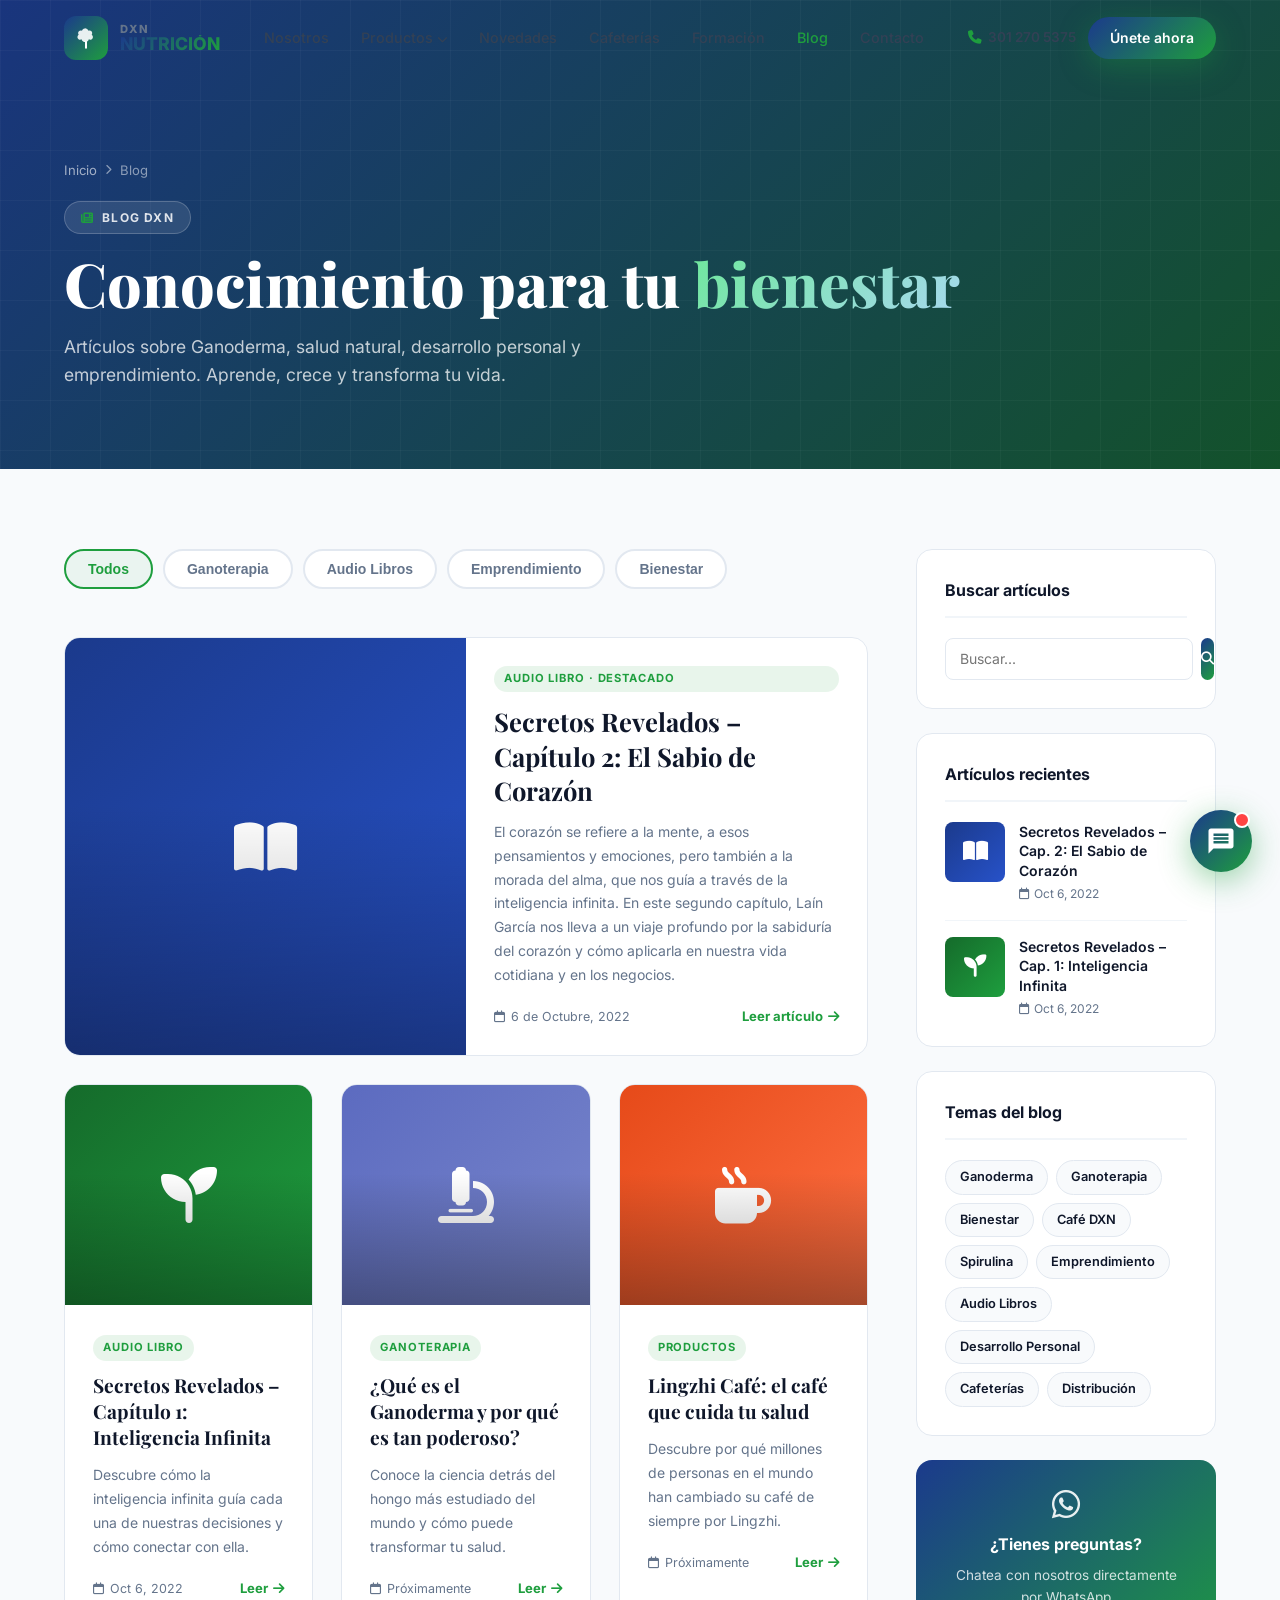
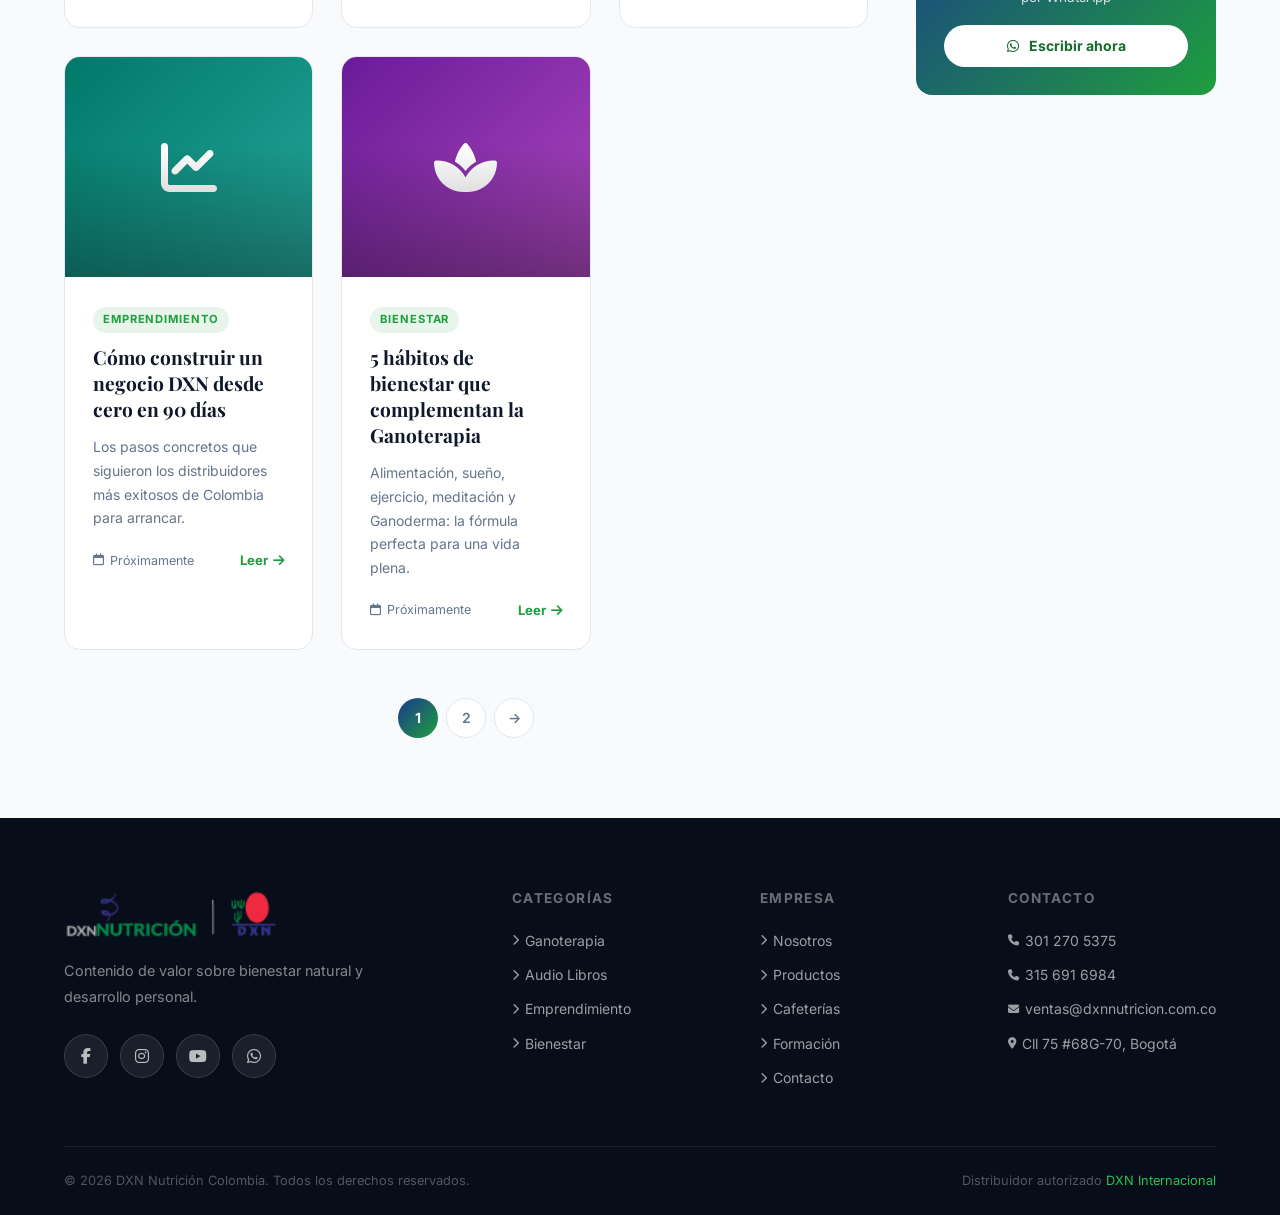
==== blog.html @ 5dcd94e0 "DXN Nutricion - Sitio web premium inicial" ====
﻿<!DOCTYPE html>
<html lang="es">
<head>
  <meta charset="UTF-8" /><meta name="viewport" content="width=device-width, initial-scale=1.0" />
  <title>Blog — DXN Nutrición Colombia</title>
  <meta name="description" content="Blog DXN Nutrición Colombia: artículos sobre Ganoderma, bienestar natural, desarrollo personal, emprendimiento y audio libros." />
  <link rel="preconnect" href="https://fonts.googleapis.com" /><link rel="preconnect" href="https://fonts.gstatic.com" crossorigin />
  <link href="https://fonts.googleapis.com/css2?family=Inter:wght@300;400;500;600;700;800&family=Playfair+Display:wght@600;700;800&display=swap" rel="stylesheet" />
  <link href="https://unpkg.com/aos@2.3.4/dist/aos.css" rel="stylesheet" />
  <link rel="stylesheet" href="https://cdnjs.cloudflare.com/ajax/libs/font-awesome/6.5.0/css/all.min.css" />
  <link rel="stylesheet" href="assets/css/shared.css" />
  <style>
    .blog-filter { display:flex; flex-wrap:wrap; gap:10px; margin-bottom:48px; }
    .bf-btn { padding:10px 22px; border-radius:100px; font-size:.875rem; font-weight:600; border:2px solid var(--gray-200); background:var(--white); color:var(--gray-500); cursor:pointer; transition:var(--transition); }
    .bf-btn:hover, .bf-btn.active { border-color:var(--green); color:var(--green); background:rgba(30,158,62,.06); }
    .blog-grid { display:grid; grid-template-columns:repeat(3,1fr); gap:28px; margin-bottom:48px; }
    .blog-card { border-radius:var(--radius); overflow:hidden; border:1px solid var(--gray-200); background:var(--white); transition:var(--transition); }
    .blog-card:hover { transform:translateY(-6px); box-shadow:var(--shadow-lg); }
    .blog-card.featured { grid-column:span 3; display:grid; grid-template-columns:1fr 1fr; }
    .blog-card.featured .blog-img { height:100%; min-height:280px; }
    .blog-img { height:220px; display:flex; align-items:center; justify-content:center; font-size:3.5rem; color:white; position:relative; overflow:hidden; }
    .blog-img::after { content:''; position:absolute; inset:0; background:linear-gradient(to bottom,transparent 40%,rgba(0,0,0,.35)); }
    .blog-body { padding:28px; }
    .blog-tag { display:inline-block; background:rgba(30,158,62,.1); color:var(--green); font-size:.7rem; font-weight:700; text-transform:uppercase; letter-spacing:.08em; padding:4px 10px; border-radius:100px; margin-bottom:12px; }
    .blog-title { font-family:'Playfair Display',serif; font-size:1.2rem; font-weight:700; color:var(--gray-900); line-height:1.35; margin-bottom:12px; }
    .blog-card.featured .blog-title { font-size:1.6rem; }
    .blog-excerpt { font-size:.875rem; color:var(--gray-500); line-height:1.7; margin-bottom:20px; }
    .blog-meta { display:flex; align-items:center; justify-content:space-between; }
    .blog-date { font-size:.78rem; color:var(--gray-500); display:flex; align-items:center; gap:6px; }
    .blog-read { font-size:.82rem; font-weight:700; color:var(--green); display:flex; align-items:center; gap:5px; transition:var(--transition); }
    .blog-card:hover .blog-read { gap:9px; }
    /* sidebar */
    .blog-layout { display:grid; grid-template-columns:1fr 300px; gap:48px; align-items:start; }
    .sidebar-widget { background:var(--white); border:1px solid var(--gray-200); border-radius:var(--radius); padding:28px; margin-bottom:24px; }
    .sidebar-widget h3 { font-size:1rem; font-weight:700; color:var(--gray-900); margin-bottom:20px; padding-bottom:12px; border-bottom:2px solid var(--gray-100); }
    .recent-post { display:flex; gap:14px; margin-bottom:16px; padding-bottom:16px; border-bottom:1px solid var(--gray-100); }
    .recent-post:last-child { border-bottom:none; margin-bottom:0; padding-bottom:0; }
    .recent-thumb { width:60px; height:60px; border-radius:8px; flex-shrink:0; display:flex; align-items:center; justify-content:center; font-size:1.8rem; }
    .recent-title { font-size:.875rem; font-weight:600; color:var(--gray-900); line-height:1.4; margin-bottom:4px; }
    .recent-date { font-size:.75rem; color:var(--gray-500); }
    .tag-cloud { display:flex; flex-wrap:wrap; gap:8px; }
    .tag-item { background:var(--gray-50); border:1px solid var(--gray-200); color:var(--gray-600); font-size:.8rem; font-weight:600; padding:6px 14px; border-radius:100px; cursor:pointer; transition:var(--transition); }
    .tag-item:hover { border-color:var(--green); color:var(--green); background:rgba(30,158,62,.06); }
    @media(max-width:1024px){ .blog-layout{grid-template-columns:1fr;} .blog-grid{grid-template-columns:1fr 1fr;} .blog-card.featured{grid-column:span 2;} }
    @media(max-width:768px){ .blog-grid{grid-template-columns:1fr;} .blog-card.featured{grid-column:span 1;display:block;} .blog-card.featured .blog-img{height:220px;} }
  </style>
<link rel="stylesheet" href="assets/css/chat.css" />
</head>
<body>
<div id="mobile-overlay" onclick="closeMobileNav()"></div>
<nav id="mobile-nav">
  <div class="mobile-close" onclick="closeMobileNav()"><i class="fa-solid fa-xmark"></i></div>
  <div class="mobile-nav-links">
    <a href="nosotros.html"><i class="fa-solid fa-circle-info" style="color:var(--green);margin-right:10px"></i>Nosotros</a>
    <details><summary><span><i class="fa-solid fa-leaf" style="color:var(--green);margin-right:10px"></i>Productos</span><i class="fa-solid fa-chevron-down" style="font-size:.75rem;color:var(--gray-500)"></i></summary><div class="mobile-sub"><a href="productos.html#suplementos"><i class="fa-solid fa-pills"></i>Suplementos</a><a href="productos.html#cuidado"><i class="fa-solid fa-hand-sparkles"></i>Cuidado Personal</a><a href="productos.html#belleza"><i class="fa-solid fa-star"></i>Belleza</a><a href="productos.html#bebidas"><i class="fa-solid fa-mug-hot"></i>Bebidas</a><a href="productos.html#combos"><i class="fa-solid fa-box"></i>Combos</a></div></details>
    <a href="novedades.html"><i class="fa-solid fa-sparkles" style="color:var(--green);margin-right:10px"></i>Novedades</a>
    <a href="cafeterias.html"><i class="fa-solid fa-store" style="color:var(--green);margin-right:10px"></i>Cafeterías</a>
    <a href="formacion.html"><i class="fa-solid fa-graduation-cap" style="color:var(--green);margin-right:10px"></i>Formación</a>
    <a href="blog.html" style="color:var(--green)"><i class="fa-solid fa-newspaper" style="color:var(--green);margin-right:10px"></i>Blog</a>
    <a href="contacto.html"><i class="fa-solid fa-envelope" style="color:var(--green);margin-right:10px"></i>Contacto</a>
  </div>
  <div class="mobile-cta"><a href="tel:3012705375" class="btn btn-primary"><i class="fa-solid fa-phone"></i>Llamar ahora</a></div>
</nav>

<header id="navbar">
  <div class="container">
    <nav class="nav-inner">
      <a href="index.html" class="nav-logo"><div class="nav-logo-icon"><svg viewBox="0 0 32 32"><path d="M16 4c-2 0-4 1-5 3-1.5-.5-3-.2-4 1s-.8 3 0 4c-1.5 1-2 3-1 4.5s3 2 4.5 1c.5 2 2.5 3.5 4.5 3.5s4-1.5 4.5-3.5c1.5 1 3.5.5 4.5-1s.5-3.5-1-4.5c.8-1 .8-3 0-4s-2.5-1.5-4-1c-1-2-3-3-5-3z" opacity=".9"/><line x1="16" y1="21" x2="16" y2="28" stroke="white" stroke-width="2.5" stroke-linecap="round"/></svg></div><div class="nav-logo-text"><span class="dxn">DXN</span><span class="nutricion">NUTRICIÓN</span></div></a>
      <ul class="nav-links">
        <li><a href="nosotros.html">Nosotros</a></li>
        <li class="has-dropdown"><a href="productos.html">Productos <i class="fa-solid fa-chevron-down" style="font-size:.65rem"></i></a><div class="dropdown"><a href="productos.html#suplementos"><i class="fa-solid fa-pills"></i>Suplementos Dietarios</a><a href="productos.html#cuidado"><i class="fa-solid fa-hand-sparkles"></i>Cuidado Personal</a><a href="productos.html#belleza"><i class="fa-solid fa-star"></i>Belleza</a><a href="productos.html#bebidas"><i class="fa-solid fa-mug-hot"></i>Alimentos y Bebidas</a><a href="productos.html#combos"><i class="fa-solid fa-box"></i>Combos Ganoderma</a></div></li>
        <li><a href="novedades.html">Novedades</a></li>
        <li><a href="cafeterias.html">Cafeterías</a></li>
        <li><a href="formacion.html">Formación</a></li>
        <li><a href="blog.html" style="color:var(--green)">Blog</a></li>
        <li><a href="contacto.html">Contacto</a></li>
      </ul>
      <div class="nav-cta"><a href="tel:3012705375" class="phone"><i class="fa-solid fa-phone"></i> 301 270 5375</a><a href="contacto.html" class="btn btn-primary" style="padding:10px 22px;font-size:.875rem">Únete ahora</a></div>
      <div class="hamburger" onclick="openMobileNav()"><span></span><span></span><span></span></div>
    </nav>
  </div>
</header>

<section class="page-hero">
  <div class="page-hero-bg"></div><div class="page-hero-grid"></div>
  <div class="container">
    <div class="page-hero-content" data-aos="fade-up">
      <div class="breadcrumb"><a href="index.html">Inicio</a><i class="fa-solid fa-chevron-right"></i><span>Blog</span></div>
      <div class="section-tag" style="background:rgba(255,255,255,.1);border-color:rgba(255,255,255,.2);color:rgba(255,255,255,.85)"><i class="fa-solid fa-newspaper"></i>Blog DXN</div>
      <h1>Conocimiento para tu <span>bienestar</span></h1>
      <p>Artículos sobre Ganoderma, salud natural, desarrollo personal y emprendimiento. Aprende, crece y transforma tu vida.</p>
    </div>
  </div>
</section>

<section style="padding:80px 0;background:var(--gray-50)">
  <div class="container">
    <div class="blog-layout">
      <!-- MAIN -->
      <div>
        <div class="blog-filter" data-aos="fade-up">
          <button class="bf-btn active">Todos</button>
          <button class="bf-btn">Ganoterapia</button>
          <button class="bf-btn">Audio Libros</button>
          <button class="bf-btn">Emprendimiento</button>
          <button class="bf-btn">Bienestar</button>
        </div>

        <div class="blog-grid">
          <!-- Featured -->
          <div class="blog-card featured" data-aos="fade-up">
            <div class="blog-img" style="background:linear-gradient(135deg,var(--blue),var(--blue-light))"><i class="fa-solid fa-book-open"></i></div>
            <div class="blog-body" style="display:flex;flex-direction:column;justify-content:center">
              <span class="blog-tag">Audio Libro · Destacado</span>
              <div class="blog-title" id="cap2">Secretos Revelados – Capítulo 2: El Sabio de Corazón</div>
              <div class="blog-excerpt">El corazón se refiere a la mente, a esos pensamientos y emociones, pero también a la morada del alma, que nos guía a través de la inteligencia infinita. En este segundo capítulo, Laín García nos lleva a un viaje profundo por la sabiduría del corazón y cómo aplicarla en nuestra vida cotidiana y en los negocios.</div>
              <div class="blog-meta">
                <span class="blog-date"><i class="fa-regular fa-calendar"></i> 6 de Octubre, 2022</span>
                <a href="#cap2" class="blog-read">Leer artículo <i class="fa-solid fa-arrow-right"></i></a>
              </div>
            </div>
          </div>

          <!-- Regular cards -->
          <div class="blog-card" data-aos="fade-up" data-aos-delay="0">
            <div class="blog-img" style="background:linear-gradient(135deg,var(--green-dark),var(--green))"><i class="fa-solid fa-seedling"></i></div>
            <div class="blog-body">
              <span class="blog-tag">Audio Libro</span>
              <div class="blog-title" id="cap1">Secretos Revelados – Capítulo 1: Inteligencia Infinita</div>
              <div class="blog-excerpt">Descubre cómo la inteligencia infinita guía cada una de nuestras decisiones y cómo conectar con ella.</div>
              <div class="blog-meta"><span class="blog-date"><i class="fa-regular fa-calendar"></i> Oct 6, 2022</span><a href="#cap1" class="blog-read">Leer <i class="fa-solid fa-arrow-right"></i></a></div>
            </div>
          </div>

          <div class="blog-card" data-aos="fade-up" data-aos-delay="80">
            <div class="blog-img" style="background:linear-gradient(135deg,#5C6BC0,#7986CB)"><i class="fa-solid fa-microscope"></i></div>
            <div class="blog-body">
              <span class="blog-tag">Ganoterapia</span>
              <div class="blog-title">¿Qué es el Ganoderma y por qué es tan poderoso?</div>
              <div class="blog-excerpt">Conoce la ciencia detrás del hongo más estudiado del mundo y cómo puede transformar tu salud.</div>
              <div class="blog-meta"><span class="blog-date"><i class="fa-regular fa-calendar"></i> Próximamente</span><a href="nosotros.html#ganoterapia" class="blog-read">Leer <i class="fa-solid fa-arrow-right"></i></a></div>
            </div>
          </div>

          <div class="blog-card" data-aos="fade-up" data-aos-delay="0">
            <div class="blog-img" style="background:linear-gradient(135deg,#E64A19,#FF7043)"><i class="fa-solid fa-mug-hot"></i></div>
            <div class="blog-body">
              <span class="blog-tag">Productos</span>
              <div class="blog-title">Lingzhi Café: el café que cuida tu salud</div>
              <div class="blog-excerpt">Descubre por qué millones de personas en el mundo han cambiado su café de siempre por Lingzhi.</div>
              <div class="blog-meta"><span class="blog-date"><i class="fa-regular fa-calendar"></i> Próximamente</span><a href="productos.html#cafe" class="blog-read">Leer <i class="fa-solid fa-arrow-right"></i></a></div>
            </div>
          </div>

          <div class="blog-card" data-aos="fade-up" data-aos-delay="80">
            <div class="blog-img" style="background:linear-gradient(135deg,#00796B,#26A69A)"><i class="fa-solid fa-chart-line"></i></div>
            <div class="blog-body">
              <span class="blog-tag">Emprendimiento</span>
              <div class="blog-title">Cómo construir un negocio DXN desde cero en 90 días</div>
              <div class="blog-excerpt">Los pasos concretos que siguieron los distribuidores más exitosos de Colombia para arrancar.</div>
              <div class="blog-meta"><span class="blog-date"><i class="fa-regular fa-calendar"></i> Próximamente</span><a href="contacto.html" class="blog-read">Leer <i class="fa-solid fa-arrow-right"></i></a></div>
            </div>
          </div>

          <div class="blog-card" data-aos="fade-up" data-aos-delay="160">
            <div class="blog-img" style="background:linear-gradient(135deg,#6A1B9A,#AB47BC)"><i class="fa-solid fa-spa"></i></div>
            <div class="blog-body">
              <span class="blog-tag">Bienestar</span>
              <div class="blog-title">5 hábitos de bienestar que complementan la Ganoterapia</div>
              <div class="blog-excerpt">Alimentación, sueño, ejercicio, meditación y Ganoderma: la fórmula perfecta para una vida plena.</div>
              <div class="blog-meta"><span class="blog-date"><i class="fa-regular fa-calendar"></i> Próximamente</span><a href="contacto.html" class="blog-read">Leer <i class="fa-solid fa-arrow-right"></i></a></div>
            </div>
          </div>
        </div>

        <!-- Pagination -->
        <div style="display:flex;justify-content:center;gap:8px;margin-top:16px">
          <div style="width:40px;height:40px;border-radius:50%;background:var(--gradient);color:white;display:flex;align-items:center;justify-content:center;font-size:.875rem;font-weight:700;cursor:pointer">1</div>
          <div style="width:40px;height:40px;border-radius:50%;background:var(--white);border:1px solid var(--gray-200);color:var(--gray-500);display:flex;align-items:center;justify-content:center;font-size:.875rem;font-weight:600;cursor:pointer;transition:var(--transition)">2</div>
          <div style="width:40px;height:40px;border-radius:50%;background:var(--white);border:1px solid var(--gray-200);color:var(--gray-500);display:flex;align-items:center;justify-content:center;font-size:.875rem;font-weight:600;cursor:pointer">→</div>
        </div>
      </div>

      <!-- SIDEBAR -->
      <div data-aos="fade-left">
        <div class="sidebar-widget">
          <h3>Buscar artículos</h3>
          <div style="display:flex;gap:8px">
            <input type="text" placeholder="Buscar..." style="flex:1;padding:10px 14px;border:1px solid var(--gray-200);border-radius:var(--radius-sm);font-family:'Inter',sans-serif;font-size:.875rem;outline:none;transition:var(--transition)" onfocus="this.style.borderColor='var(--green)'" onblur="this.style.borderColor='var(--gray-200)'" />
            <button style="width:42px;height:42px;background:var(--gradient);border:none;border-radius:var(--radius-sm);color:white;cursor:pointer"><i class="fa-solid fa-magnifying-glass"></i></button>
          </div>
        </div>

        <div class="sidebar-widget">
          <h3>Artículos recientes</h3>
          <div class="recent-post">
            <div class="recent-thumb" style="background:linear-gradient(135deg,var(--blue),var(--blue-light))"><i class="fa-solid fa-book-open" style="font-size:1.4rem;color:white"></i></div>
            <div><div class="recent-title">Secretos Revelados – Cap. 2: El Sabio de Corazón</div><div class="recent-date"><i class="fa-regular fa-calendar" style="margin-right:4px"></i>Oct 6, 2022</div></div>
          </div>
          <div class="recent-post">
            <div class="recent-thumb" style="background:linear-gradient(135deg,var(--green-dark),var(--green))"><i class="fa-solid fa-seedling" style="font-size:1.4rem;color:white"></i></div>
            <div><div class="recent-title">Secretos Revelados – Cap. 1: Inteligencia Infinita</div><div class="recent-date"><i class="fa-regular fa-calendar" style="margin-right:4px"></i>Oct 6, 2022</div></div>
          </div>
        </div>

        <div class="sidebar-widget">
          <h3>Temas del blog</h3>
          <div class="tag-cloud">
            <span class="tag-item">Ganoderma</span>
            <span class="tag-item">Ganoterapia</span>
            <span class="tag-item">Bienestar</span>
            <span class="tag-item">Café DXN</span>
            <span class="tag-item">Spirulina</span>
            <span class="tag-item">Emprendimiento</span>
            <span class="tag-item">Audio Libros</span>
            <span class="tag-item">Desarrollo Personal</span>
            <span class="tag-item">Cafeterías</span>
            <span class="tag-item">Distribución</span>
          </div>
        </div>

        <div style="background:var(--gradient);border-radius:var(--radius);padding:28px;text-align:center;color:white">
          <i class="fa-brands fa-whatsapp" style="font-size:2rem;margin-bottom:12px;opacity:.9"></i>
          <h3 style="font-size:1rem;font-weight:700;margin-bottom:8px">¿Tienes preguntas?</h3>
          <p style="font-size:.85rem;color:rgba(255,255,255,.8);margin-bottom:16px">Chatea con nosotros directamente por WhatsApp</p>
          <a href="https://wa.me/573012705375" target="_blank" class="btn" style="background:white;color:var(--green-dark);font-weight:700;padding:10px 20px;font-size:.875rem;width:100%;justify-content:center"><i class="fa-brands fa-whatsapp"></i>Escribir ahora</a>
        </div>
      </div>
    </div>
  </div>
</section>

<footer>
  <div class="container">
    <div class="footer-grid">
      <div class="footer-brand"><a href="index.html" class="nav-logo"><img src="assets/img/logo-dxn.png" alt="DXN Nutrición Colombia" class="nav-logo-img"></a><p>Contenido de valor sobre bienestar natural y desarrollo personal.</p><div class="social-links"><a href="#" class="social-link"><i class="fa-brands fa-facebook-f"></i></a><a href="#" class="social-link"><i class="fa-brands fa-instagram"></i></a><a href="#" class="social-link"><i class="fa-brands fa-youtube"></i></a><a href="https://wa.me/573012705375" target="_blank" class="social-link"><i class="fa-brands fa-whatsapp"></i></a></div></div>
      <div class="footer-col"><h4>Categorías</h4><ul><li><a href="#"><i class="fa-solid fa-chevron-right"></i>Ganoterapia</a></li><li><a href="#"><i class="fa-solid fa-chevron-right"></i>Audio Libros</a></li><li><a href="#"><i class="fa-solid fa-chevron-right"></i>Emprendimiento</a></li><li><a href="#"><i class="fa-solid fa-chevron-right"></i>Bienestar</a></li></ul></div>
      <div class="footer-col"><h4>Empresa</h4><ul><li><a href="nosotros.html"><i class="fa-solid fa-chevron-right"></i>Nosotros</a></li><li><a href="productos.html"><i class="fa-solid fa-chevron-right"></i>Productos</a></li><li><a href="cafeterias.html"><i class="fa-solid fa-chevron-right"></i>Cafeterías</a></li><li><a href="formacion.html"><i class="fa-solid fa-chevron-right"></i>Formación</a></li><li><a href="contacto.html"><i class="fa-solid fa-chevron-right"></i>Contacto</a></li></ul></div>
      <div class="footer-col"><h4>Contacto</h4><ul><li><a href="tel:3012705375"><i class="fa-solid fa-phone"></i>301 270 5375</a></li><li><a href="tel:3156916984"><i class="fa-solid fa-phone"></i>315 691 6984</a></li><li><a href="mailto:ventas@dxnnutricion.com.co"><i class="fa-solid fa-envelope"></i>ventas@dxnnutricion.com.co</a></li><li><a href="#"><i class="fa-solid fa-location-dot"></i>Cll 75 #68G-70, Bogotá</a></li></ul></div>
    </div>
    <div class="footer-bottom"><p>© 2026 DXN Nutrición Colombia. Todos los derechos reservados.</p><p>Distribuidor autorizado <a href="https://www.dxn2u.com" target="_blank">DXN Internacional</a></p></div>
  </div>
</footer>
<script src="https://unpkg.com/aos@2.3.4/dist/aos.js"></script>
<script>AOS.init({duration:700,once:true,offset:60});const navbar=document.getElementById('navbar');window.addEventListener('scroll',()=>navbar.classList.toggle('scrolled',window.scrollY>40));function openMobileNav(){document.getElementById('mobile-nav').classList.add('open');document.getElementById('mobile-overlay').classList.add('open');document.body.style.overflow='hidden';}function closeMobileNav(){document.getElementById('mobile-nav').classList.remove('open');document.getElementById('mobile-overlay').classList.remove('open');document.body.style.overflow='';}
document.querySelectorAll('.bf-btn').forEach(b=>b.addEventListener('click',()=>{document.querySelectorAll('.bf-btn').forEach(x=>x.classList.remove('active'));b.classList.add('active');}));</script>
<script src="assets/js/chat.js"></script>
</body>
</html>
---- assets/css/shared.css ----
/* ===== SHARED STYLES — DXN NUTRICIÓN ===== */
:root {
  --blue:        #1B3A8C;
  --blue-light:  #2752C9;
  --green:       #1E9E3E;
  --green-dark:  #156B2B;
  --green-light: #27C44E;
  --gold:        #C9A227;
  --white:       #FFFFFF;
  --gray-50:     #F8FAFC;
  --gray-100:    #F1F5F9;
  --gray-200:    #E2E8F0;
  --gray-500:    #64748B;
  --gray-700:    #334155;
  --gray-900:    #0F172A;
  --gradient:    linear-gradient(135deg, var(--blue) 0%, var(--green) 100%);
  --shadow-sm:   0 1px 3px rgba(0,0,0,.08);
  --shadow-md:   0 4px 16px rgba(0,0,0,.10);
  --shadow-lg:   0 20px 60px rgba(0,0,0,.15);
  --shadow-xl:   0 30px 80px rgba(0,0,0,.20);
  --radius:      16px;
  --radius-sm:   8px;
  --radius-xl:   32px;
  --transition:  all .3s cubic-bezier(.4,0,.2,1);
}
*, *::before, *::after { box-sizing: border-box; margin: 0; padding: 0; }
html { scroll-behavior: smooth; }
body { font-family: 'Inter', sans-serif; color: var(--gray-900); background: var(--white); overflow-x: hidden; line-height: 1.6; }
img { display: block; max-width: 100%; }
a { text-decoration: none; color: inherit; }
ul { list-style: none; }

.container { max-width: 1200px; margin: 0 auto; padding: 0 24px; }
.section-tag { display: inline-flex; align-items: center; gap: 8px; background: linear-gradient(135deg,rgba(27,58,140,.1),rgba(30,158,62,.1)); color: var(--blue); font-size:.75rem; font-weight:700; letter-spacing:.1em; text-transform:uppercase; padding:6px 16px; border-radius:100px; border:1px solid rgba(27,58,140,.2); margin-bottom:16px; }
.section-tag i { color: var(--green); }
.section-title { font-family:'Playfair Display',serif; font-size:clamp(2rem,4vw,3rem); font-weight:700; line-height:1.15; color:var(--gray-900); }
.section-title span { background:var(--gradient); -webkit-background-clip:text; -webkit-text-fill-color:transparent; background-clip:text; }
.section-sub { font-size:1.05rem; color:var(--gray-500); max-width:560px; margin-top:12px; }
.btn { display:inline-flex; align-items:center; gap:10px; padding:14px 32px; border-radius:100px; font-size:.95rem; font-weight:600; cursor:pointer; border:none; transition:var(--transition); white-space:nowrap; }
.btn-primary { background:var(--gradient); color:var(--white); box-shadow:0 8px 30px rgba(30,158,62,.35); }
.btn-primary:hover { transform:translateY(-2px); box-shadow:0 12px 40px rgba(30,158,62,.45); }
.btn-dark { background:var(--gray-900); color:var(--white); }
.btn-dark:hover { background:var(--gray-700); transform:translateY(-2px); }

/* ===== NAVBAR ===== */
#navbar { position:fixed; top:0; left:0; right:0; z-index:1000; padding:16px 0; transition:var(--transition); }
#navbar.scrolled { background:rgba(255,255,255,.96); backdrop-filter:blur(20px); box-shadow:0 2px 30px rgba(0,0,0,.10); padding:10px 0; }
.nav-inner { display:flex; align-items:center; justify-content:space-between; gap:24px; }
.nav-logo { display:flex; align-items:center; gap:12px; }
.nav-logo-img { height:52px; width:auto; object-fit:contain; }
.nav-logo-icon { width:44px; height:44px; background:var(--gradient); border-radius:12px; display:flex; align-items:center; justify-content:center; flex-shrink:0; }
.nav-logo-icon svg { width:26px; height:26px; fill:white; }
.nav-logo-text { display:flex; flex-direction:column; line-height:1; }
.nav-logo-text .dxn { font-size:.7rem; font-weight:800; color:var(--gray-500); letter-spacing:.15em; text-transform:uppercase; }
.nav-logo-text .nutricion { font-size:1.1rem; font-weight:800; background:var(--gradient); -webkit-background-clip:text; -webkit-text-fill-color:transparent; background-clip:text; }
.nav-links { display:flex; align-items:center; gap:4px; }
.nav-links a { padding:8px 14px; border-radius:8px; font-size:.9rem; font-weight:500; color:var(--gray-700); transition:var(--transition); }
.nav-links a:hover { color:var(--green); background:rgba(30,158,62,.07); }
.nav-links .has-dropdown { position:relative; }
.nav-links .has-dropdown .dropdown { position:absolute; top:calc(100% + 8px); left:0; background:var(--white); border-radius:var(--radius); box-shadow:var(--shadow-lg); min-width:220px; padding:8px; opacity:0; pointer-events:none; transform:translateY(8px); transition:var(--transition); border:1px solid var(--gray-200); }
.nav-links .has-dropdown:hover .dropdown { opacity:1; pointer-events:all; transform:translateY(0); }
.dropdown a { display:flex; align-items:center; gap:10px; padding:10px 12px; border-radius:8px; font-size:.875rem; color:var(--gray-700); width:100%; }
.dropdown a i { color:var(--green); width:16px; text-align:center; }
.dropdown a:hover { background:var(--gray-50); color:var(--green); }
.nav-cta { display:flex; align-items:center; gap:12px; }
.nav-cta .phone { font-size:.85rem; font-weight:600; color:var(--gray-700); display:flex; align-items:center; gap:6px; }
.nav-cta .phone i { color:var(--green); }
.hamburger { display:none; flex-direction:column; gap:5px; cursor:pointer; padding:4px; }
.hamburger span { width:24px; height:2px; background:var(--gray-700); border-radius:2px; transition:var(--transition); }

/* ===== PAGE HERO (inner pages) ===== */
.page-hero { padding: 160px 0 80px; background: var(--gray-900); position: relative; overflow: hidden; }
.page-hero-bg { position:absolute; inset:0; background:linear-gradient(135deg,rgba(27,58,140,.85) 0%,rgba(21,107,43,.7) 100%); }
.page-hero-grid { position:absolute; inset:0; background-image:linear-gradient(rgba(255,255,255,.03) 1px,transparent 1px),linear-gradient(90deg,rgba(255,255,255,.03) 1px,transparent 1px); background-size:50px 50px; }
.page-hero-content { position:relative; z-index:2; }
.page-hero h1 { font-family:'Playfair Display',serif; font-size:clamp(2.2rem,5vw,3.8rem); font-weight:800; color:white; line-height:1.1; margin-bottom:16px; }
.page-hero h1 span { background:linear-gradient(135deg,#6EE89B,#A8D8F0); -webkit-background-clip:text; -webkit-text-fill-color:transparent; background-clip:text; }
.page-hero p { font-size:1.1rem; color:rgba(255,255,255,.75); max-width:560px; }
.breadcrumb { display:flex; align-items:center; gap:8px; font-size:.82rem; color:rgba(255,255,255,.5); margin-bottom:20px; }
.breadcrumb a { color:rgba(255,255,255,.6); transition:var(--transition); }
.breadcrumb a:hover { color:var(--green-light); }
.breadcrumb i { font-size:.65rem; }

/* ===== MOBILE NAV ===== */
#mobile-nav { position:fixed; top:0; right:-100%; bottom:0; width:min(320px,90vw); background:var(--white); z-index:2000; padding:80px 28px 40px; box-shadow:var(--shadow-xl); transition:right .4s cubic-bezier(.4,0,.2,1); overflow-y:auto; }
#mobile-nav.open { right:0; }
#mobile-overlay { position:fixed; inset:0; z-index:1999; background:rgba(0,0,0,.5); backdrop-filter:blur(4px); opacity:0; pointer-events:none; transition:opacity .3s; }
#mobile-overlay.open { opacity:1; pointer-events:all; }
.mobile-close { position:absolute; top:20px; right:20px; width:36px; height:36px; border-radius:50%; background:var(--gray-100); display:flex; align-items:center; justify-content:center; cursor:pointer; font-size:.9rem; color:var(--gray-700); }
.mobile-nav-links { display:flex; flex-direction:column; gap:4px; }
.mobile-nav-links a, .mobile-nav-links summary { display:flex; align-items:center; justify-content:space-between; padding:14px 16px; border-radius:10px; font-size:1rem; font-weight:600; color:var(--gray-700); cursor:pointer; list-style:none; border:none; background:none; width:100%; text-align:left; }
.mobile-nav-links a:hover, .mobile-nav-links summary:hover { background:var(--gray-50); color:var(--green); }
.mobile-sub { padding:4px 8px; }
.mobile-sub a { font-size:.9rem; font-weight:500; padding:10px 14px; display:flex; align-items:center; gap:8px; }
.mobile-sub a i { color:var(--green); width:16px; text-align:center; font-size:.85rem; }
.mobile-cta { margin-top:24px; display:flex; flex-direction:column; gap:12px; }
.mobile-cta .btn { width:100%; justify-content:center; }

/* ===== FOOTER ===== */
footer { background:#080D1A; padding:70px 0 0; }
.footer-grid { display:grid; grid-template-columns:2fr 1fr 1fr 1fr; gap:48px; padding-bottom:56px; border-bottom:1px solid rgba(255,255,255,.08); }
.footer-brand p { font-size:.9rem; color:rgba(255,255,255,.5); line-height:1.8; margin-bottom:24px; max-width:300px; margin-top:18px; }
.footer-col h4 { font-size:.85rem; font-weight:700; letter-spacing:.1em; text-transform:uppercase; color:rgba(255,255,255,.4); margin-bottom:20px; }
.footer-col ul { display:flex; flex-direction:column; gap:12px; }
.footer-col ul li a { font-size:.875rem; color:rgba(255,255,255,.6); transition:var(--transition); display:flex; align-items:center; gap:6px; }
.footer-col ul li a:hover { color:var(--green-light); gap:10px; }
.footer-col ul li a i { font-size:.7rem; }
.footer-bottom { padding:24px 0; display:flex; align-items:center; justify-content:space-between; flex-wrap:wrap; gap:12px; }
.footer-bottom p { font-size:.8rem; color:rgba(255,255,255,.3); }
.footer-bottom a { color:var(--green-light); }
.social-links { display:flex; gap:12px; margin-top:24px; }
.social-link { width:44px; height:44px; border-radius:50%; background:rgba(255,255,255,.08); border:1px solid rgba(255,255,255,.12); display:flex; align-items:center; justify-content:center; color:rgba(255,255,255,.7); font-size:1rem; transition:var(--transition); }
.social-link:hover { background:var(--gradient); border-color:transparent; color:white; transform:translateY(-3px); }

/* ===== RESPONSIVE ===== */
@media(max-width:1024px){ .footer-grid{grid-template-columns:1fr 1fr;} }
@media(max-width:768px){ .nav-links,.nav-cta{display:none;} .hamburger{display:flex;} .footer-grid{grid-template-columns:1fr;} .footer-bottom{flex-direction:column;text-align:center;} }
---- assets/css/chat.css ----
/* ===== DXN CHAT WIDGET ===== */
#dxn-chat-btn {
  position: fixed;
  bottom: 28px;
  right: 28px;
  width: 62px;
  height: 62px;
  border-radius: 50%;
  background: linear-gradient(135deg, #1B3A8C, #1E9E3E);
  border: none;
  cursor: pointer;
  display: flex;
  align-items: center;
  justify-content: center;
  box-shadow: 0 8px 32px rgba(30,158,62,.45);
  z-index: 9999;
  transition: all .3s cubic-bezier(.4,0,.2,1);
}
#dxn-chat-btn:hover { transform: scale(1.1); box-shadow: 0 12px 40px rgba(30,158,62,.55); }
#dxn-chat-btn svg { width: 30px; height: 30px; fill: white; transition: all .3s; }
#dxn-chat-btn .chat-close-icon { display: none; }
#dxn-chat-btn.open .chat-open-icon  { display: none; }
#dxn-chat-btn.open .chat-close-icon { display: block; }

/* Notification dot */
#dxn-chat-btn .notif {
  position: absolute;
  top: 2px; right: 2px;
  width: 16px; height: 16px;
  background: #FF4444;
  border-radius: 50%;
  border: 2px solid white;
  animation: notif-pulse 2s infinite;
}
@keyframes notif-pulse {
  0%,100% { transform: scale(1); }
  50% { transform: scale(1.2); }
}

/* Chat Panel */
#dxn-chat-panel {
  position: fixed;
  bottom: 104px;
  right: 28px;
  width: 360px;
  max-height: 560px;
  background: #fff;
  border-radius: 20px;
  box-shadow: 0 24px 80px rgba(0,0,0,.18);
  z-index: 9998;
  display: flex;
  flex-direction: column;
  overflow: hidden;
  transform: scale(.85) translateY(20px);
  opacity: 0;
  pointer-events: none;
  transition: all .35s cubic-bezier(.4,0,.2,1);
  transform-origin: bottom right;
}
#dxn-chat-panel.open {
  transform: scale(1) translateY(0);
  opacity: 1;
  pointer-events: all;
}

/* Header */
.chat-header {
  background: linear-gradient(135deg, #1B3A8C 0%, #1E9E3E 100%);
  padding: 18px 20px;
  display: flex;
  align-items: center;
  gap: 12px;
}
.chat-avatar {
  width: 44px; height: 44px;
  border-radius: 50%;
  background: rgba(255,255,255,.2);
  border: 2px solid rgba(255,255,255,.4);
  display: flex; align-items: center; justify-content: center;
  font-size: 1.3rem;
  flex-shrink: 0;
}
.chat-header-info { flex: 1; }
.chat-header-name { font-size: .95rem; font-weight: 700; color: white; }
.chat-header-status {
  font-size: .75rem; color: rgba(255,255,255,.8);
  display: flex; align-items: center; gap: 5px; margin-top: 2px;
}
.chat-status-dot {
  width: 7px; height: 7px;
  border-radius: 50%; background: #6EE89B;
  animation: notif-pulse 2s infinite;
}

/* Messages area */
.chat-messages {
  flex: 1;
  overflow-y: auto;
  padding: 16px;
  background: #F8FAFC;
  display: flex;
  flex-direction: column;
  gap: 12px;
  scroll-behavior: smooth;
}
.chat-messages::-webkit-scrollbar { width: 4px; }
.chat-messages::-webkit-scrollbar-track { background: transparent; }
.chat-messages::-webkit-scrollbar-thumb { background: #CBD5E1; border-radius: 2px; }

/* Bubbles */
.chat-bubble {
  max-width: 82%;
  padding: 11px 15px;
  border-radius: 16px;
  font-size: .875rem;
  line-height: 1.55;
  animation: bubble-in .3s ease;
}
@keyframes bubble-in {
  from { opacity: 0; transform: translateY(8px); }
  to   { opacity: 1; transform: translateY(0); }
}
.chat-bubble.bot {
  background: white;
  color: #334155;
  border-bottom-left-radius: 4px;
  box-shadow: 0 1px 4px rgba(0,0,0,.08);
  align-self: flex-start;
}
.chat-bubble.user {
  background: linear-gradient(135deg, #1B3A8C, #1E9E3E);
  color: white;
  border-bottom-right-radius: 4px;
  align-self: flex-end;
}
.chat-bubble strong { display: block; margin-bottom: 3px; }
.chat-time {
  font-size: .68rem;
  color: #94A3B8;
  margin-top: 2px;
  align-self: flex-start;
}
.chat-time.right { align-self: flex-end; }

/* Typing indicator */
.chat-typing {
  display: flex; align-items: center; gap: 4px;
  padding: 12px 16px;
  background: white;
  border-radius: 16px;
  border-bottom-left-radius: 4px;
  box-shadow: 0 1px 4px rgba(0,0,0,.08);
  align-self: flex-start;
  width: fit-content;
}
.chat-typing span {
  width: 7px; height: 7px;
  border-radius: 50%;
  background: #94A3B8;
  animation: typing-dot 1.2s infinite;
}
.chat-typing span:nth-child(2) { animation-delay: .2s; }
.chat-typing span:nth-child(3) { animation-delay: .4s; }
@keyframes typing-dot {
  0%,60%,100% { transform: translateY(0); opacity: .5; }
  30% { transform: translateY(-5px); opacity: 1; }
}

/* Options menu */
.chat-options {
  display: flex;
  flex-direction: column;
  gap: 8px;
  margin-top: 4px;
  animation: bubble-in .3s ease;
}
.chat-option-btn {
  display: flex; align-items: center; gap: 10px;
  padding: 11px 14px;
  background: white;
  border: 1.5px solid #E2E8F0;
  border-radius: 12px;
  font-size: .85rem;
  font-weight: 600;
  color: #334155;
  cursor: pointer;
  transition: all .2s;
  text-align: left;
  font-family: 'Inter', sans-serif;
}
.chat-option-btn:hover {
  border-color: #1E9E3E;
  color: #1E9E3E;
  background: rgba(30,158,62,.05);
  transform: translateX(3px);
}
.chat-option-btn .opt-icon {
  width: 32px; height: 32px;
  border-radius: 8px;
  display: flex; align-items: center; justify-content: center;
  font-size: 1rem;
  flex-shrink: 0;
}

/* Footer */
.chat-footer {
  padding: 12px 14px;
  border-top: 1px solid #F1F5F9;
  background: white;
  display: flex; gap: 8px; align-items: center;
}
.chat-input {
  flex: 1;
  border: 1.5px solid #E2E8F0;
  border-radius: 100px;
  padding: 10px 16px;
  font-size: .875rem;
  font-family: 'Inter', sans-serif;
  outline: none;
  color: #334155;
  transition: all .2s;
}
.chat-input:focus { border-color: #1E9E3E; }
.chat-input::placeholder { color: #94A3B8; }
.chat-send {
  width: 38px; height: 38px;
  border-radius: 50%;
  background: linear-gradient(135deg, #1B3A8C, #1E9E3E);
  border: none;
  cursor: pointer;
  display: flex; align-items: center; justify-content: center;
  flex-shrink: 0;
  transition: all .2s;
}
.chat-send:hover { transform: scale(1.1); }
.chat-send svg { width: 16px; height: 16px; fill: white; }
.chat-powered {
  text-align: center;
  font-size: .68rem;
  color: #CBD5E1;
  padding: 4px 0 2px;
}

/* Responsive */
@media (max-width: 420px) {
  #dxn-chat-panel { width: calc(100vw - 24px); right: 12px; bottom: 90px; }
  #dxn-chat-btn { bottom: 16px; right: 16px; }
}
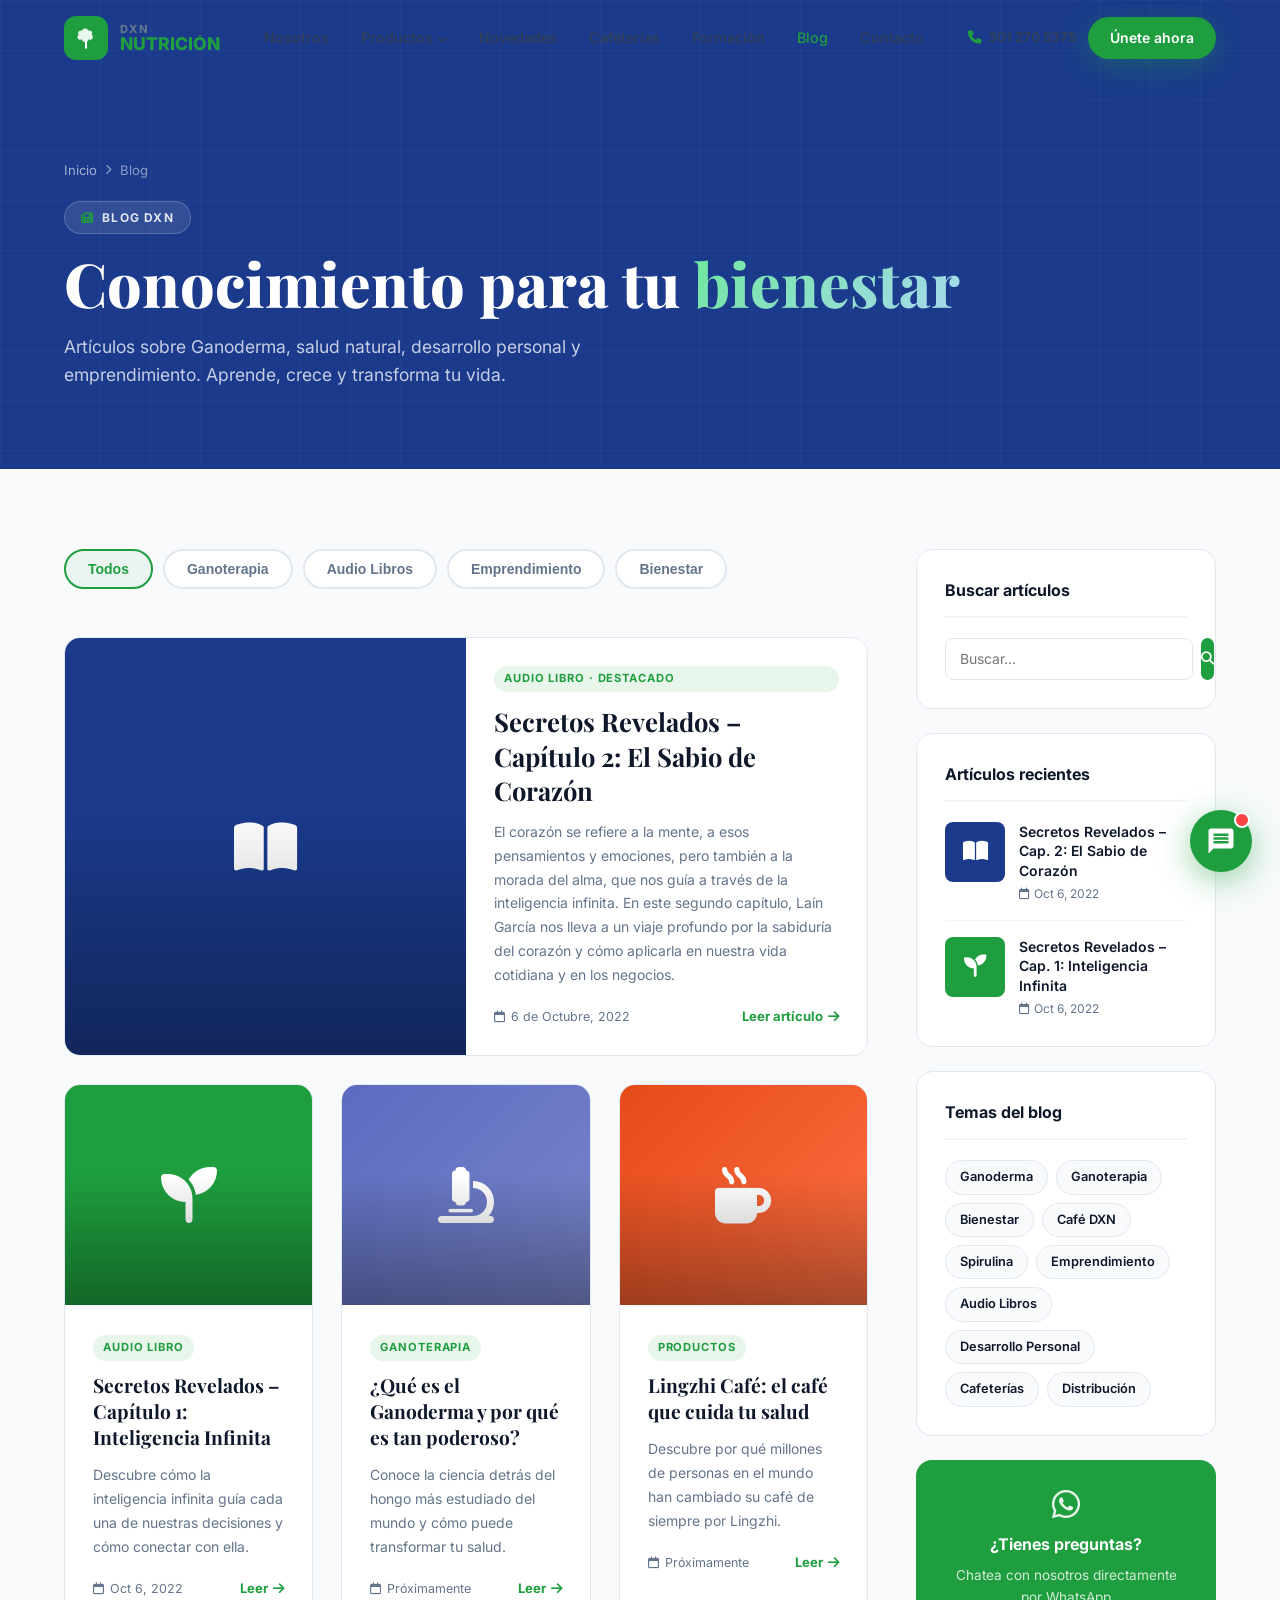
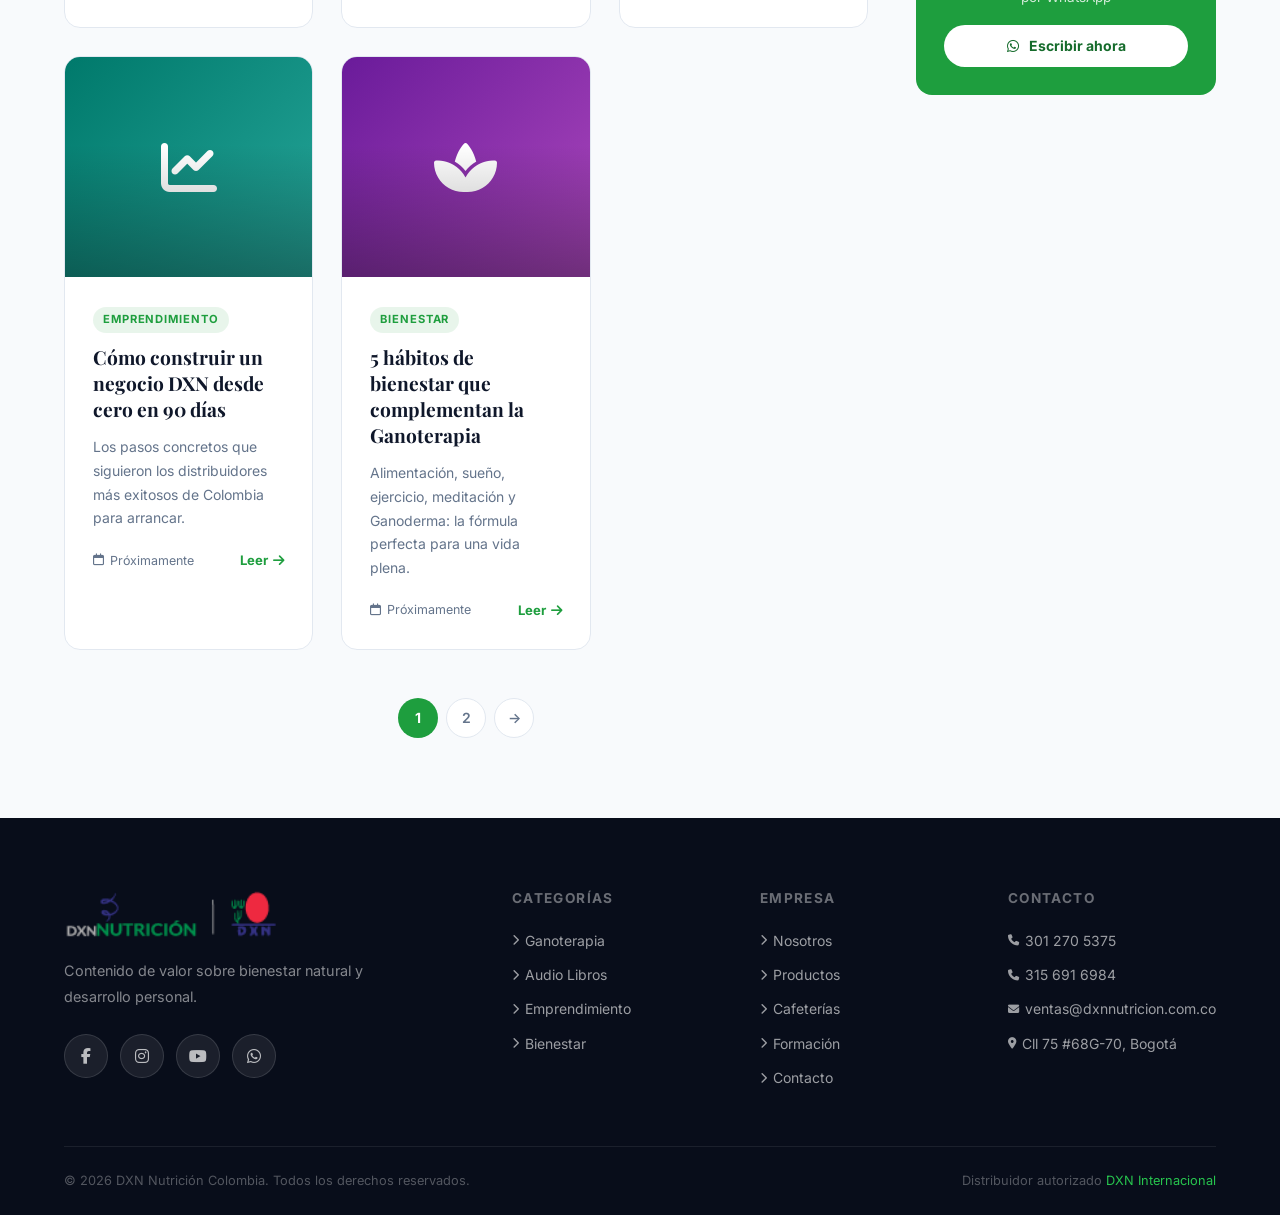
==== commit e5c01a63: "Colores solidos: verde #1E9E3E y azul #1B3A8C - sin degradados" ====
--- a/blog.html
+++ b/blog.html
@@ -109,7 +109,7 @@
         <div class="blog-grid">
           <!-- Featured -->
           <div class="blog-card featured" data-aos="fade-up">
-            <div class="blog-img" style="background:linear-gradient(135deg,var(--blue),var(--blue-light))"><i class="fa-solid fa-book-open"></i></div>
+            <div class="blog-img" style="background:var(--blue)"><i class="fa-solid fa-book-open"></i></div>
             <div class="blog-body" style="display:flex;flex-direction:column;justify-content:center">
               <span class="blog-tag">Audio Libro · Destacado</span>
               <div class="blog-title" id="cap2">Secretos Revelados – Capítulo 2: El Sabio de Corazón</div>
@@ -123,7 +123,7 @@
 
           <!-- Regular cards -->
           <div class="blog-card" data-aos="fade-up" data-aos-delay="0">
-            <div class="blog-img" style="background:linear-gradient(135deg,var(--green-dark),var(--green))"><i class="fa-solid fa-seedling"></i></div>
+            <div class="blog-img" style="background:var(--green)"><i class="fa-solid fa-seedling"></i></div>
             <div class="blog-body">
               <span class="blog-tag">Audio Libro</span>
               <div class="blog-title" id="cap1">Secretos Revelados – Capítulo 1: Inteligencia Infinita</div>
@@ -175,7 +175,7 @@
 
         <!-- Pagination -->
         <div style="display:flex;justify-content:center;gap:8px;margin-top:16px">
-          <div style="width:40px;height:40px;border-radius:50%;background:var(--gradient);color:white;display:flex;align-items:center;justify-content:center;font-size:.875rem;font-weight:700;cursor:pointer">1</div>
+          <div style="width:40px;height:40px;border-radius:50%;background: var(--green);color:white;display:flex;align-items:center;justify-content:center;font-size:.875rem;font-weight:700;cursor:pointer">1</div>
           <div style="width:40px;height:40px;border-radius:50%;background:var(--white);border:1px solid var(--gray-200);color:var(--gray-500);display:flex;align-items:center;justify-content:center;font-size:.875rem;font-weight:600;cursor:pointer;transition:var(--transition)">2</div>
           <div style="width:40px;height:40px;border-radius:50%;background:var(--white);border:1px solid var(--gray-200);color:var(--gray-500);display:flex;align-items:center;justify-content:center;font-size:.875rem;font-weight:600;cursor:pointer">→</div>
         </div>
@@ -187,18 +187,18 @@
           <h3>Buscar artículos</h3>
           <div style="display:flex;gap:8px">
             <input type="text" placeholder="Buscar..." style="flex:1;padding:10px 14px;border:1px solid var(--gray-200);border-radius:var(--radius-sm);font-family:'Inter',sans-serif;font-size:.875rem;outline:none;transition:var(--transition)" onfocus="this.style.borderColor='var(--green)'" onblur="this.style.borderColor='var(--gray-200)'" />
-            <button style="width:42px;height:42px;background:var(--gradient);border:none;border-radius:var(--radius-sm);color:white;cursor:pointer"><i class="fa-solid fa-magnifying-glass"></i></button>
+            <button style="width:42px;height:42px;background: var(--green);border:none;border-radius:var(--radius-sm);color:white;cursor:pointer"><i class="fa-solid fa-magnifying-glass"></i></button>
           </div>
         </div>
 
         <div class="sidebar-widget">
           <h3>Artículos recientes</h3>
           <div class="recent-post">
-            <div class="recent-thumb" style="background:linear-gradient(135deg,var(--blue),var(--blue-light))"><i class="fa-solid fa-book-open" style="font-size:1.4rem;color:white"></i></div>
+            <div class="recent-thumb" style="background:var(--blue)"><i class="fa-solid fa-book-open" style="font-size:1.4rem;color:white"></i></div>
             <div><div class="recent-title">Secretos Revelados – Cap. 2: El Sabio de Corazón</div><div class="recent-date"><i class="fa-regular fa-calendar" style="margin-right:4px"></i>Oct 6, 2022</div></div>
           </div>
           <div class="recent-post">
-            <div class="recent-thumb" style="background:linear-gradient(135deg,var(--green-dark),var(--green))"><i class="fa-solid fa-seedling" style="font-size:1.4rem;color:white"></i></div>
+            <div class="recent-thumb" style="background:var(--green)"><i class="fa-solid fa-seedling" style="font-size:1.4rem;color:white"></i></div>
             <div><div class="recent-title">Secretos Revelados – Cap. 1: Inteligencia Infinita</div><div class="recent-date"><i class="fa-regular fa-calendar" style="margin-right:4px"></i>Oct 6, 2022</div></div>
           </div>
         </div>
@@ -219,7 +219,7 @@
           </div>
         </div>
 
-        <div style="background:var(--gradient);border-radius:var(--radius);padding:28px;text-align:center;color:white">
+        <div style="background: var(--green);border-radius:var(--radius);padding:28px;text-align:center;color:white">
           <i class="fa-brands fa-whatsapp" style="font-size:2rem;margin-bottom:12px;opacity:.9"></i>
           <h3 style="font-size:1rem;font-weight:700;margin-bottom:8px">¿Tienes preguntas?</h3>
           <p style="font-size:.85rem;color:rgba(255,255,255,.8);margin-bottom:16px">Chatea con nosotros directamente por WhatsApp</p>
--- a/assets/css/shared.css
+++ b/assets/css/shared.css
@@ -1,4 +1,4 @@
-/* ===== SHARED STYLES — DXN NUTRICIÓN ===== */
+﻿/* ===== SHARED STYLES — DXN NUTRICIÓN ===== */
 :root {
   --blue:        #1B3A8C;
   --blue-light:  #2752C9;
@@ -13,7 +13,7 @@
   --gray-500:    #64748B;
   --gray-700:    #334155;
   --gray-900:    #0F172A;
-  --gradient:    linear-gradient(135deg, var(--blue) 0%, var(--green) 100%);
+  --gradient:    var(--green);
   --shadow-sm:   0 1px 3px rgba(0,0,0,.08);
   --shadow-md:   0 4px 16px rgba(0,0,0,.10);
   --shadow-lg:   0 20px 60px rgba(0,0,0,.15);
@@ -34,10 +34,10 @@
 .section-tag { display: inline-flex; align-items: center; gap: 8px; background: linear-gradient(135deg,rgba(27,58,140,.1),rgba(30,158,62,.1)); color: var(--blue); font-size:.75rem; font-weight:700; letter-spacing:.1em; text-transform:uppercase; padding:6px 16px; border-radius:100px; border:1px solid rgba(27,58,140,.2); margin-bottom:16px; }
 .section-tag i { color: var(--green); }
 .section-title { font-family:'Playfair Display',serif; font-size:clamp(2rem,4vw,3rem); font-weight:700; line-height:1.15; color:var(--gray-900); }
-.section-title span { background:var(--gradient); -webkit-background-clip:text; -webkit-text-fill-color:transparent; background-clip:text; }
+.section-title span { background: var(--green); -webkit-background-clip:text; -webkit-text-fill-color:transparent; background-clip:text; }
 .section-sub { font-size:1.05rem; color:var(--gray-500); max-width:560px; margin-top:12px; }
 .btn { display:inline-flex; align-items:center; gap:10px; padding:14px 32px; border-radius:100px; font-size:.95rem; font-weight:600; cursor:pointer; border:none; transition:var(--transition); white-space:nowrap; }
-.btn-primary { background:var(--gradient); color:var(--white); box-shadow:0 8px 30px rgba(30,158,62,.35); }
+.btn-primary { background: var(--green); color:var(--white); box-shadow:0 8px 30px rgba(30,158,62,.35); }
 .btn-primary:hover { transform:translateY(-2px); box-shadow:0 12px 40px rgba(30,158,62,.45); }
 .btn-dark { background:var(--gray-900); color:var(--white); }
 .btn-dark:hover { background:var(--gray-700); transform:translateY(-2px); }
@@ -48,11 +48,11 @@
 .nav-inner { display:flex; align-items:center; justify-content:space-between; gap:24px; }
 .nav-logo { display:flex; align-items:center; gap:12px; }
 .nav-logo-img { height:52px; width:auto; object-fit:contain; }
-.nav-logo-icon { width:44px; height:44px; background:var(--gradient); border-radius:12px; display:flex; align-items:center; justify-content:center; flex-shrink:0; }
+.nav-logo-icon { width:44px; height:44px; background: var(--green); border-radius:12px; display:flex; align-items:center; justify-content:center; flex-shrink:0; }
 .nav-logo-icon svg { width:26px; height:26px; fill:white; }
 .nav-logo-text { display:flex; flex-direction:column; line-height:1; }
 .nav-logo-text .dxn { font-size:.7rem; font-weight:800; color:var(--gray-500); letter-spacing:.15em; text-transform:uppercase; }
-.nav-logo-text .nutricion { font-size:1.1rem; font-weight:800; background:var(--gradient); -webkit-background-clip:text; -webkit-text-fill-color:transparent; background-clip:text; }
+.nav-logo-text .nutricion { font-size:1.1rem; font-weight:800; background: var(--green); -webkit-background-clip:text; -webkit-text-fill-color:transparent; background-clip:text; }
 .nav-links { display:flex; align-items:center; gap:4px; }
 .nav-links a { padding:8px 14px; border-radius:8px; font-size:.9rem; font-weight:500; color:var(--gray-700); transition:var(--transition); }
 .nav-links a:hover { color:var(--green); background:rgba(30,158,62,.07); }
@@ -70,7 +70,7 @@
 
 /* ===== PAGE HERO (inner pages) ===== */
 .page-hero { padding: 160px 0 80px; background: var(--gray-900); position: relative; overflow: hidden; }
-.page-hero-bg { position:absolute; inset:0; background:linear-gradient(135deg,rgba(27,58,140,.85) 0%,rgba(21,107,43,.7) 100%); }
+.page-hero-bg { position:absolute; inset:0; background:var(--blue); }
 .page-hero-grid { position:absolute; inset:0; background-image:linear-gradient(rgba(255,255,255,.03) 1px,transparent 1px),linear-gradient(90deg,rgba(255,255,255,.03) 1px,transparent 1px); background-size:50px 50px; }
 .page-hero-content { position:relative; z-index:2; }
 .page-hero h1 { font-family:'Playfair Display',serif; font-size:clamp(2.2rem,5vw,3.8rem); font-weight:800; color:white; line-height:1.1; margin-bottom:16px; }
@@ -110,7 +110,7 @@
 .footer-bottom a { color:var(--green-light); }
 .social-links { display:flex; gap:12px; margin-top:24px; }
 .social-link { width:44px; height:44px; border-radius:50%; background:rgba(255,255,255,.08); border:1px solid rgba(255,255,255,.12); display:flex; align-items:center; justify-content:center; color:rgba(255,255,255,.7); font-size:1rem; transition:var(--transition); }
-.social-link:hover { background:var(--gradient); border-color:transparent; color:white; transform:translateY(-3px); }
+.social-link:hover { background: var(--green); border-color:transparent; color:white; transform:translateY(-3px); }
 
 /* ===== RESPONSIVE ===== */
 @media(max-width:1024px){ .footer-grid{grid-template-columns:1fr 1fr;} }
--- a/assets/css/chat.css
+++ b/assets/css/chat.css
@@ -1,4 +1,4 @@
-/* ===== DXN CHAT WIDGET ===== */
+﻿/* ===== DXN CHAT WIDGET ===== */
 #dxn-chat-btn {
   position: fixed;
   bottom: 28px;
@@ -6,7 +6,7 @@
   width: 62px;
   height: 62px;
   border-radius: 50%;
-  background: linear-gradient(135deg, #1B3A8C, #1E9E3E);
+  background: var(--green);
   border: none;
   cursor: pointer;
   display: flex;
@@ -65,7 +65,7 @@
 
 /* Header */
 .chat-header {
-  background: linear-gradient(135deg, #1B3A8C 0%, #1E9E3E 100%);
+  background: var(--green);
   padding: 18px 20px;
   display: flex;
   align-items: center;
@@ -128,7 +128,7 @@
   align-self: flex-start;
 }
 .chat-bubble.user {
-  background: linear-gradient(135deg, #1B3A8C, #1E9E3E);
+  background: var(--green);
   color: white;
   border-bottom-right-radius: 4px;
   align-self: flex-end;
@@ -225,7 +225,7 @@
 .chat-send {
   width: 38px; height: 38px;
   border-radius: 50%;
-  background: linear-gradient(135deg, #1B3A8C, #1E9E3E);
+  background: var(--green);
   border: none;
   cursor: pointer;
   display: flex; align-items: center; justify-content: center;
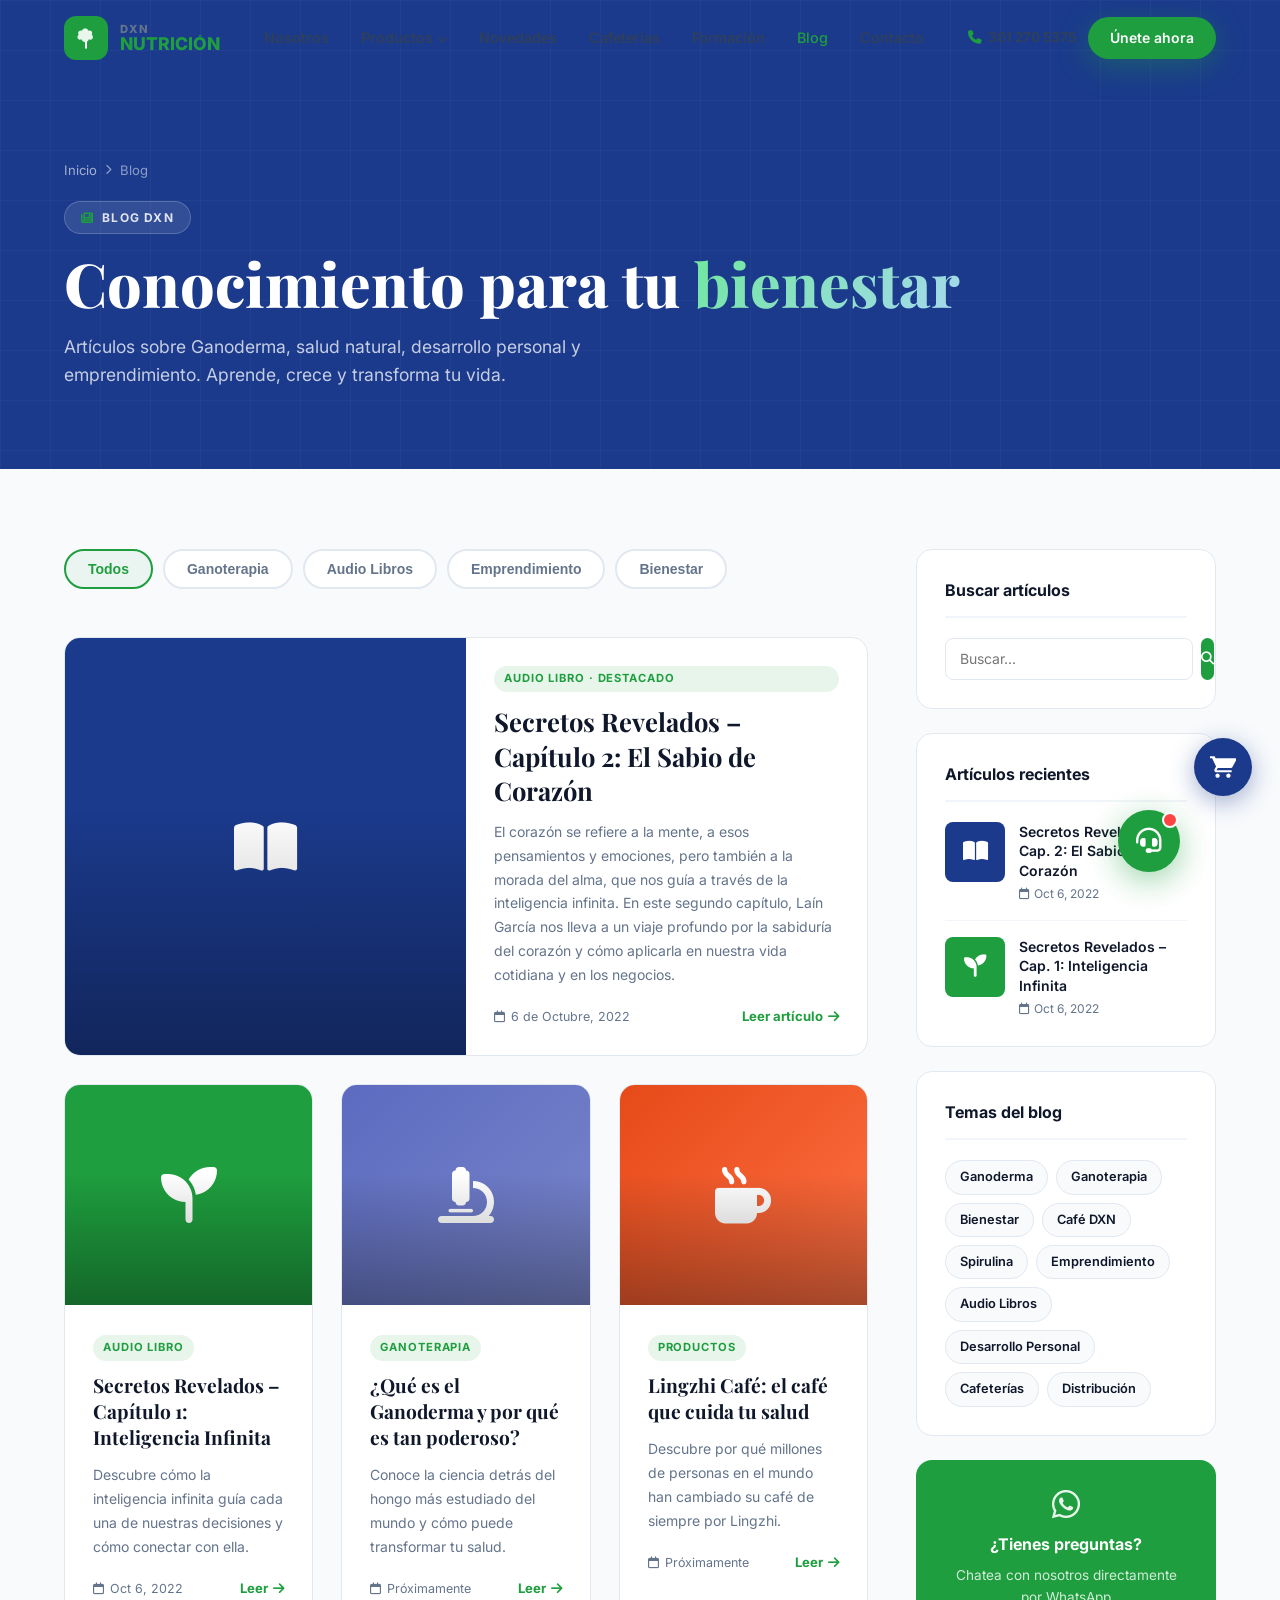
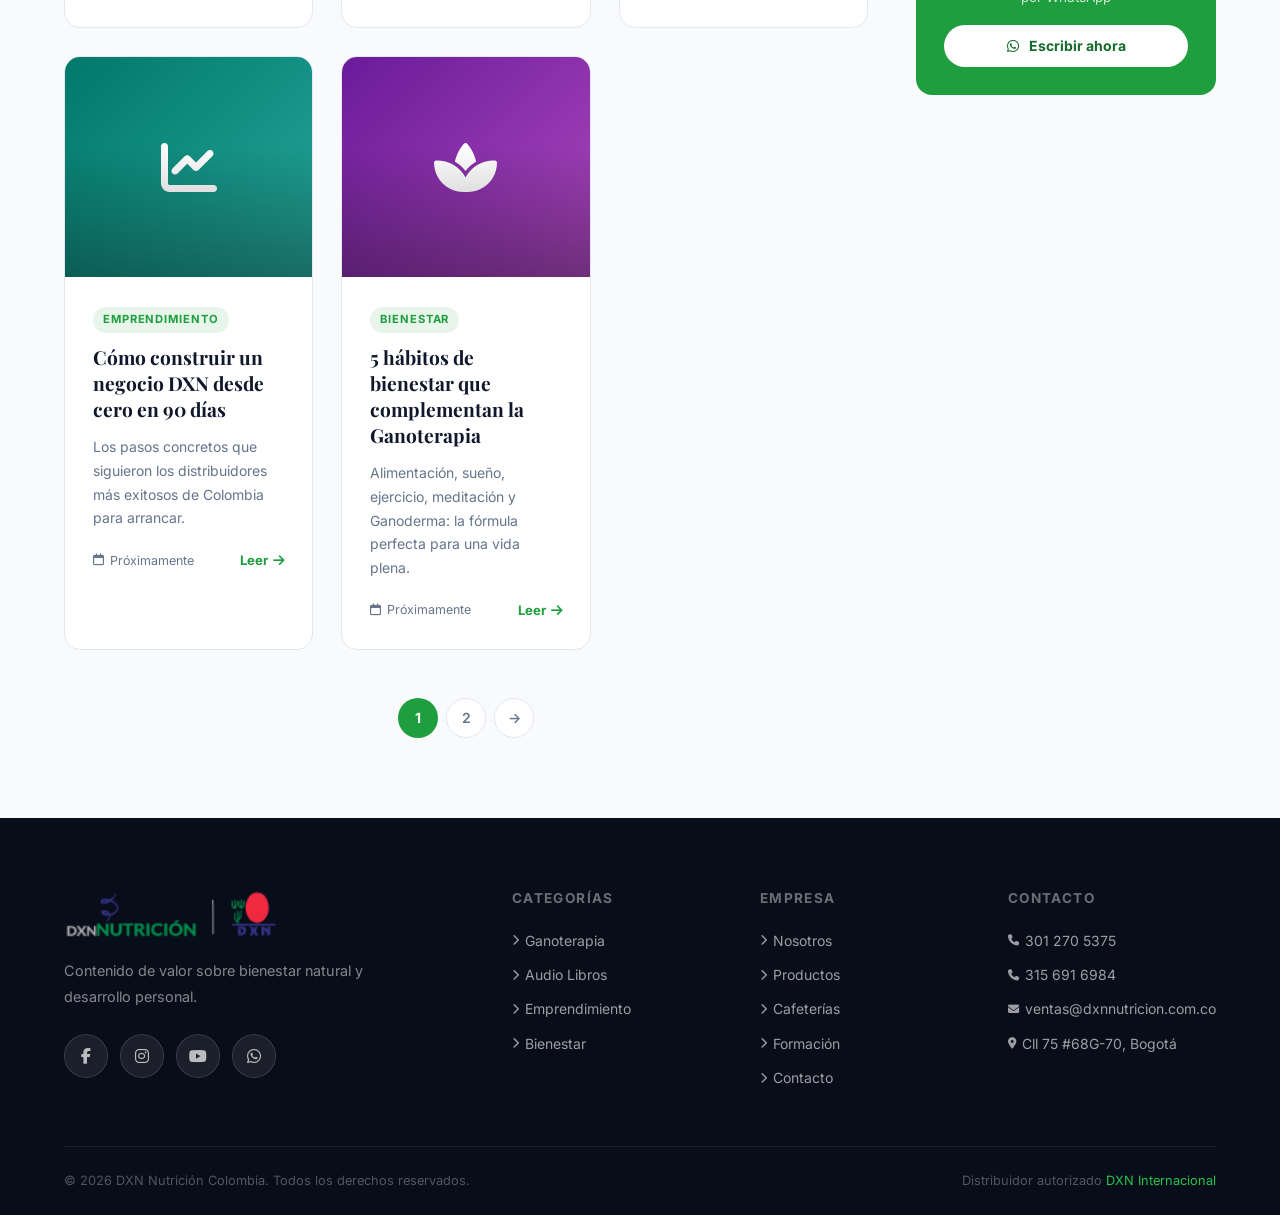
==== commit 58f09b0a: "Slider Gano moto + Carrito WhatsApp 3223153360 + icono headset chat" ====
--- a/blog.html
+++ b/blog.html
@@ -45,6 +45,7 @@
     @media(max-width:768px){ .blog-grid{grid-template-columns:1fr;} .blog-card.featured{grid-column:span 1;display:block;} .blog-card.featured .blog-img{height:220px;} }
   </style>
 <link rel="stylesheet" href="assets/css/chat.css" />
+<link rel="stylesheet" href="assets/css/cart.css" />
 </head>
 <body>
 <div id="mobile-overlay" onclick="closeMobileNav()"></div>
@@ -245,5 +246,6 @@
 <script>AOS.init({duration:700,once:true,offset:60});const navbar=document.getElementById('navbar');window.addEventListener('scroll',()=>navbar.classList.toggle('scrolled',window.scrollY>40));function openMobileNav(){document.getElementById('mobile-nav').classList.add('open');document.getElementById('mobile-overlay').classList.add('open');document.body.style.overflow='hidden';}function closeMobileNav(){document.getElementById('mobile-nav').classList.remove('open');document.getElementById('mobile-overlay').classList.remove('open');document.body.style.overflow='';}
 document.querySelectorAll('.bf-btn').forEach(b=>b.addEventListener('click',()=>{document.querySelectorAll('.bf-btn').forEach(x=>x.classList.remove('active'));b.classList.add('active');}));</script>
 <script src="assets/js/chat.js"></script>
+<script src="assets/js/cart.js"></script>
 </body>
 </html>
--- a/assets/css/chat.css
+++ b/assets/css/chat.css
@@ -2,7 +2,7 @@
 #dxn-chat-btn {
   position: fixed;
   bottom: 28px;
-  right: 28px;
+  right: 100px;
   width: 62px;
   height: 62px;
   border-radius: 50%;
--- a/assets/css/cart.css
+++ b/assets/css/cart.css
@@ -0,0 +1,196 @@
+/* ===== DXN CARRITO DE COMPRAS ===== */
+:root { --wa: #25D366; --wa-dark: #128C7E; }
+
+/* Botón flotante */
+#dxn-cart-btn {
+  position: fixed;
+  bottom: 104px;
+  right: 28px;
+  width: 58px; height: 58px;
+  border-radius: 50%;
+  background: var(--blue, #1B3A8C);
+  border: none;
+  cursor: pointer;
+  display: flex; align-items: center; justify-content: center;
+  box-shadow: 0 6px 24px rgba(27,58,140,.4);
+  z-index: 9997;
+  transition: all .3s cubic-bezier(.4,0,.2,1);
+}
+#dxn-cart-btn:hover { transform: scale(1.1); box-shadow: 0 10px 32px rgba(27,58,140,.55); }
+#dxn-cart-btn svg { width: 26px; height: 26px; fill: white; }
+#cart-count {
+  position: absolute; top: -2px; right: -2px;
+  min-width: 20px; height: 20px;
+  background: #FF4444;
+  border-radius: 100px;
+  border: 2px solid white;
+  font-size: .68rem; font-weight: 800;
+  color: white;
+  display: none; align-items: center; justify-content: center;
+  padding: 0 4px;
+}
+#cart-count.visible { display: flex; }
+
+/* Panel */
+#dxn-cart-panel {
+  position: fixed;
+  bottom: 176px;
+  right: 28px;
+  width: 360px;
+  max-height: 520px;
+  background: white;
+  border-radius: 20px;
+  box-shadow: 0 24px 80px rgba(0,0,0,.18);
+  z-index: 9996;
+  display: flex; flex-direction: column;
+  overflow: hidden;
+  transform: scale(.85) translateY(20px);
+  opacity: 0; pointer-events: none;
+  transition: all .35s cubic-bezier(.4,0,.2,1);
+  transform-origin: bottom right;
+}
+#dxn-cart-panel.open { transform: scale(1) translateY(0); opacity: 1; pointer-events: all; }
+
+.cart-header {
+  background: var(--blue, #1B3A8C);
+  padding: 16px 20px;
+  display: flex; align-items: center; justify-content: space-between;
+}
+.cart-header-left { display: flex; align-items: center; gap: 10px; }
+.cart-header-left svg { width: 22px; height: 22px; fill: white; }
+.cart-header h3 { font-size: 1rem; font-weight: 700; color: white; }
+.cart-header-close {
+  width: 32px; height: 32px; border-radius: 50%;
+  background: rgba(255,255,255,.15); border: none;
+  color: white; cursor: pointer; font-size: .9rem;
+  display: flex; align-items: center; justify-content: center;
+  transition: all .2s;
+}
+.cart-header-close:hover { background: rgba(255,255,255,.3); }
+
+.cart-items { flex: 1; overflow-y: auto; padding: 12px; }
+.cart-items::-webkit-scrollbar { width: 4px; }
+.cart-items::-webkit-scrollbar-thumb { background: #CBD5E1; border-radius: 2px; }
+
+.cart-empty {
+  text-align: center; padding: 40px 20px;
+  color: #94A3B8;
+}
+.cart-empty i { font-size: 2.5rem; display: block; margin-bottom: 12px; opacity: .4; }
+.cart-empty p { font-size: .875rem; font-weight: 500; }
+
+.cart-item {
+  display: flex; align-items: center; gap: 12px;
+  padding: 10px 8px;
+  border-radius: 10px;
+  border-bottom: 1px solid #F1F5F9;
+  transition: background .2s;
+}
+.cart-item:hover { background: #F8FAFC; }
+.cart-item-img {
+  width: 50px; height: 50px; border-radius: 8px;
+  background: #F1F5F9; object-fit: contain; padding: 4px;
+  flex-shrink: 0;
+}
+.cart-item-info { flex: 1; min-width: 0; }
+.cart-item-name { font-size: .85rem; font-weight: 700; color: #334155; white-space: nowrap; overflow: hidden; text-overflow: ellipsis; }
+.cart-item-cat { font-size: .72rem; color: #94A3B8; font-weight: 500; margin-top: 2px; }
+.cart-item-qty {
+  display: flex; align-items: center; gap: 6px; margin-top: 6px;
+}
+.qty-btn {
+  width: 24px; height: 24px; border-radius: 6px;
+  background: #F1F5F9; border: none; cursor: pointer;
+  font-size: .8rem; font-weight: 700; color: #334155;
+  display: flex; align-items: center; justify-content: center;
+  transition: all .2s;
+}
+.qty-btn:hover { background: var(--green, #1E9E3E); color: white; }
+.qty-num { font-size: .85rem; font-weight: 700; color: #334155; min-width: 20px; text-align: center; }
+.cart-item-remove {
+  width: 28px; height: 28px; border-radius: 50%;
+  background: none; border: none; cursor: pointer;
+  color: #CBD5E1; font-size: .8rem;
+  display: flex; align-items: center; justify-content: center;
+  transition: all .2s; flex-shrink: 0;
+}
+.cart-item-remove:hover { background: #FEE2E2; color: #EF4444; }
+
+.cart-footer {
+  padding: 14px;
+  border-top: 1px solid #F1F5F9;
+  background: white;
+}
+.cart-summary {
+  display: flex; align-items: center; justify-content: space-between;
+  margin-bottom: 12px;
+}
+.cart-summary span { font-size: .875rem; color: #64748B; font-weight: 600; }
+.cart-summary strong { font-size: .95rem; font-weight: 800; color: #334155; }
+.cart-wa-btn {
+  width: 100%;
+  background: var(--wa);
+  color: white;
+  border: none;
+  padding: 14px;
+  border-radius: 100px;
+  font-size: .95rem; font-weight: 700;
+  cursor: pointer;
+  display: flex; align-items: center; justify-content: center; gap: 10px;
+  font-family: 'Inter', sans-serif;
+  transition: all .2s;
+}
+.cart-wa-btn:hover { background: var(--wa-dark); transform: translateY(-2px); box-shadow: 0 8px 24px rgba(37,211,102,.35); }
+.cart-wa-btn svg { width: 20px; height: 20px; fill: white; }
+.cart-clear-btn {
+  width: 100%;
+  background: none;
+  border: none;
+  color: #94A3B8;
+  font-size: .78rem; font-weight: 600;
+  cursor: pointer;
+  padding: 8px;
+  margin-top: 4px;
+  font-family: 'Inter', sans-serif;
+  transition: color .2s;
+}
+.cart-clear-btn:hover { color: #EF4444; }
+
+/* Botón "Agregar" en productos */
+.add-to-cart-btn {
+  display: inline-flex; align-items: center; gap: 6px;
+  padding: 8px 16px;
+  background: var(--green, #1E9E3E);
+  color: white;
+  border: none;
+  border-radius: 100px;
+  font-size: .78rem; font-weight: 700;
+  cursor: pointer;
+  font-family: 'Inter', sans-serif;
+  transition: all .2s;
+  white-space: nowrap;
+}
+.add-to-cart-btn:hover { transform: scale(1.05); box-shadow: 0 4px 16px rgba(30,158,62,.35); }
+.add-to-cart-btn.added { background: #94A3B8; }
+
+/* Toast */
+#cart-toast {
+  position: fixed; bottom: 200px; right: 28px;
+  background: var(--blue, #1B3A8C);
+  color: white;
+  padding: 10px 18px;
+  border-radius: 100px;
+  font-size: .82rem; font-weight: 700;
+  box-shadow: 0 8px 24px rgba(27,58,140,.35);
+  z-index: 10000;
+  transform: translateY(10px);
+  opacity: 0;
+  transition: all .3s;
+  pointer-events: none;
+}
+#cart-toast.show { opacity: 1; transform: translateY(0); }
+
+@media(max-width:420px){
+  #dxn-cart-panel { width: calc(100vw - 24px); right: 12px; }
+  #dxn-cart-btn { bottom: 90px; right: 16px; }
+}
